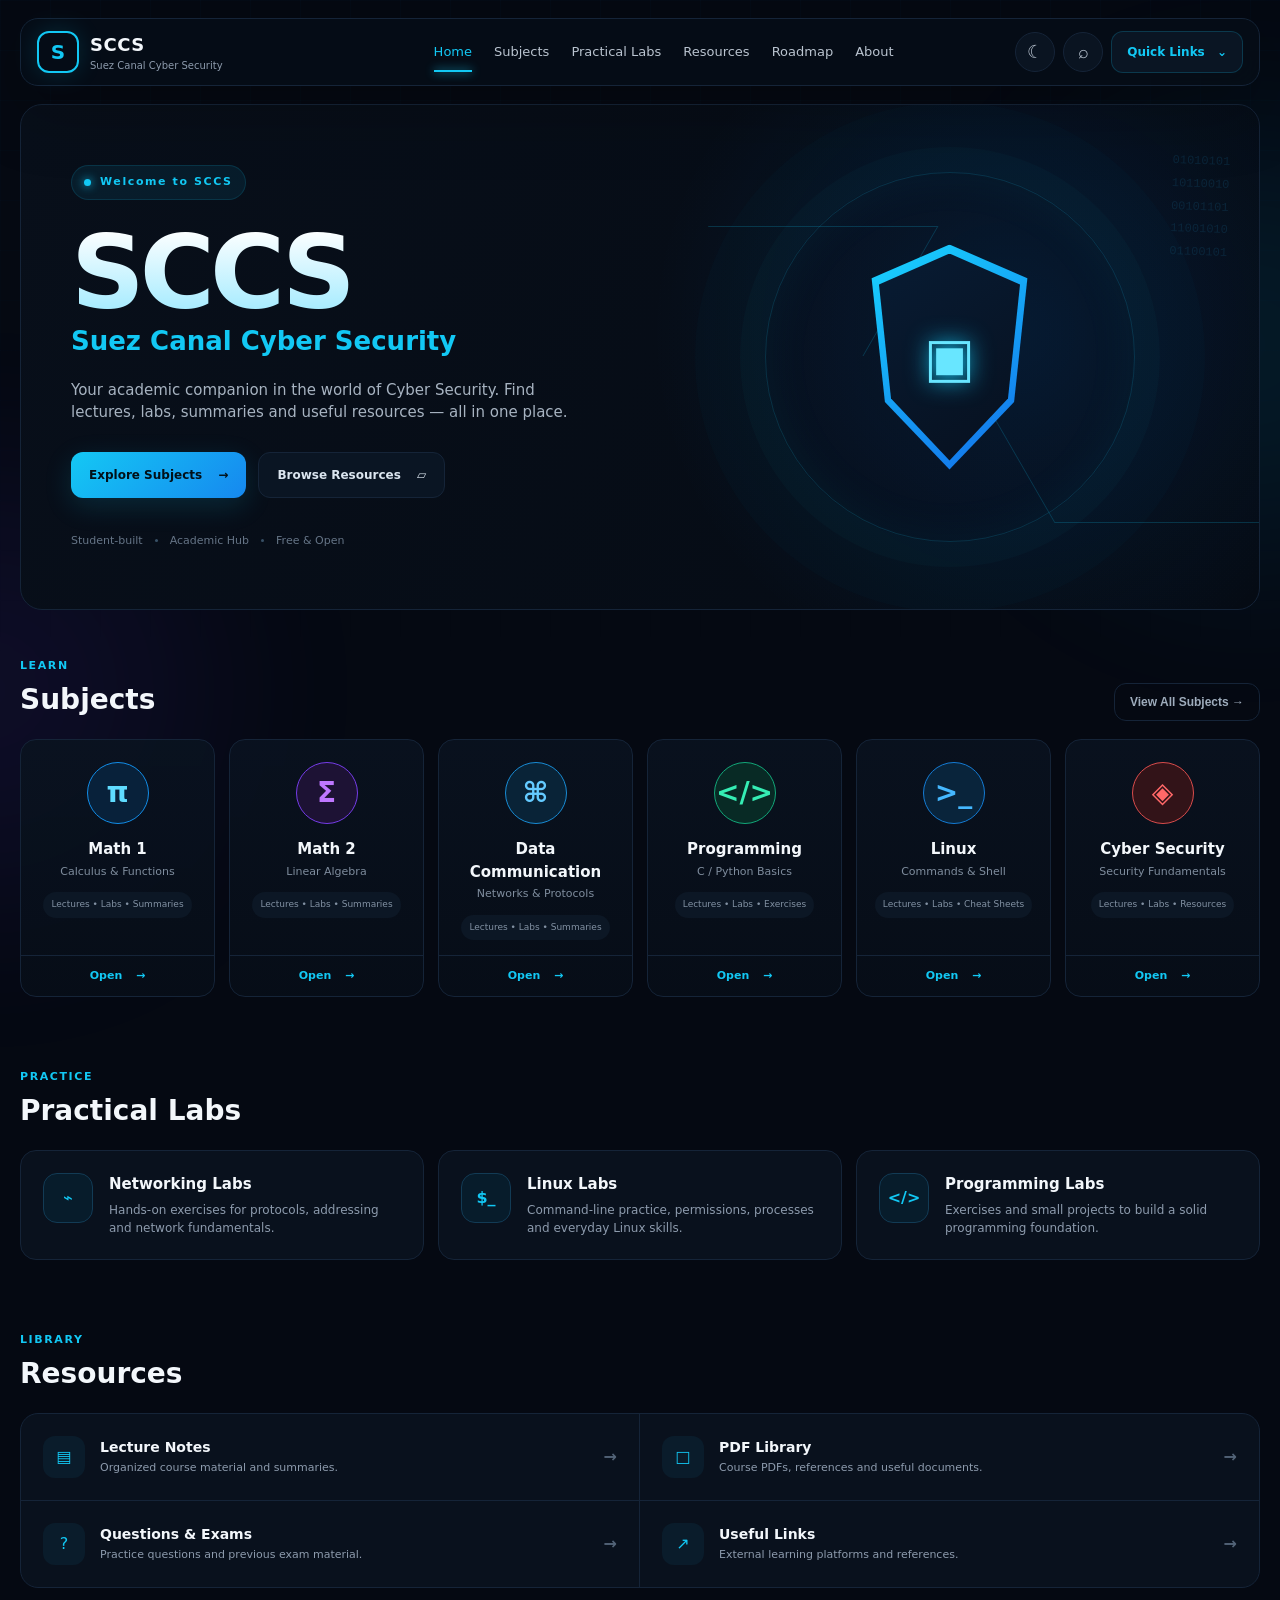
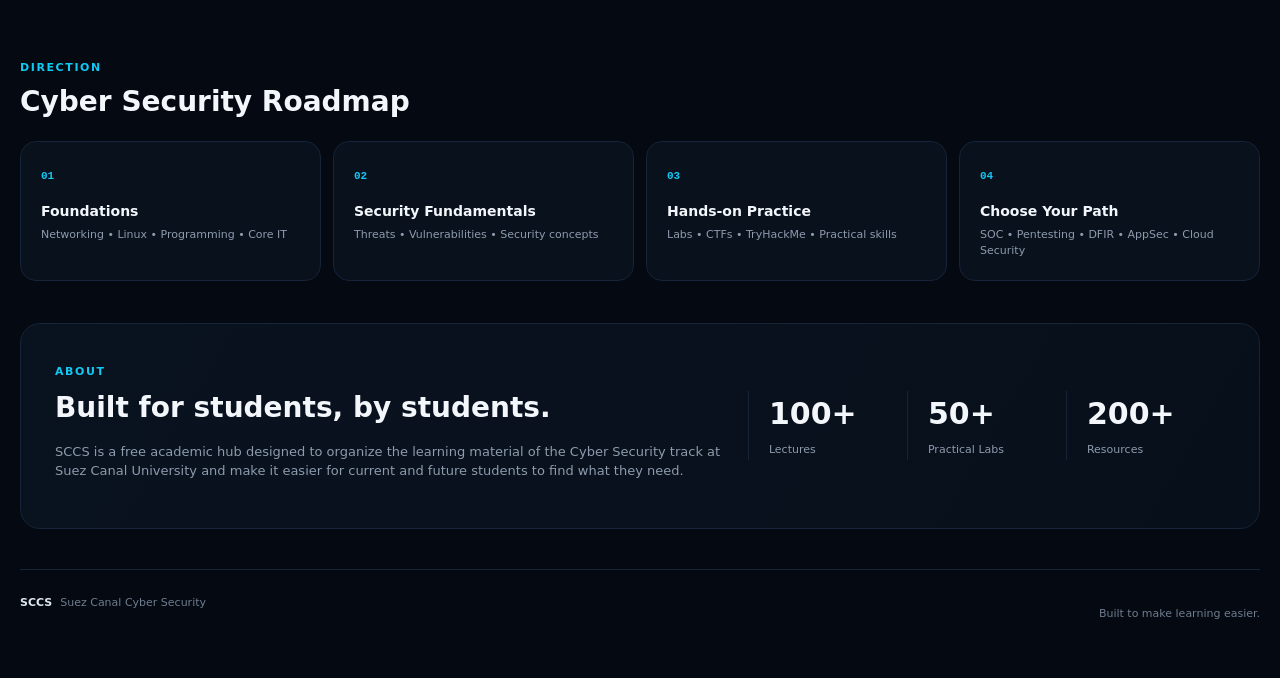
==== index.html @ df283b7b "Add files via upload" ====
<!DOCTYPE html>
<html lang="en">
<head>
  <meta charset="UTF-8">
  <meta name="viewport" content="width=device-width, initial-scale=1.0">
  <meta name="description" content="SCCS — Suez Canal Cyber Security Student Hub">
  <title>SCCS — Suez Canal Cyber Security</title>
  <link rel="stylesheet" href="style.css">
</head>
<body>
  <div class="bg-grid"></div>
  <div class="orb orb-one"></div>
  <div class="orb orb-two"></div>

  <header class="navbar">
    <a class="brand" href="#home" aria-label="SCCS Home">
      <div class="brand-mark">S</div>
      <div>
        <strong>SCCS</strong>
        <span>Suez Canal Cyber Security</span>
      </div>
    </a>

    <nav class="nav-links" id="navLinks">
      <a class="active" href="#home">Home</a>
      <a href="#subjects">Subjects</a>
      <a href="#labs">Practical Labs</a>
      <a href="#resources">Resources</a>
      <a href="#roadmap">Roadmap</a>
      <a href="#about">About</a>
    </nav>

    <div class="nav-actions">
      <button class="icon-btn" id="themeBtn" title="Toggle theme" aria-label="Toggle theme">☾</button>
      <button class="icon-btn" id="searchBtn" title="Search" aria-label="Search">⌕</button>
      <a class="quick-btn" href="#resources">Quick Links <span>⌄</span></a>
      <button class="menu-btn" id="menuBtn" aria-label="Open menu">☰</button>
    </div>
  </header>

  <main id="home">
    <section class="hero section-shell">
      <div class="hero-copy">
        <div class="eyebrow"><span></span> Welcome to SCCS</div>
        <h1>SCCS</h1>
        <h2>Suez Canal Cyber Security</h2>
        <p>Your academic companion in the world of Cyber Security. Find lectures, labs, summaries and useful resources — all in one place.</p>
        <div class="hero-buttons">
          <a class="primary-btn" href="#subjects">Explore Subjects <span>→</span></a>
          <a class="secondary-btn" href="#resources">Browse Resources <span>▱</span></a>
        </div>
        <div class="hero-meta">
          <span>Student-built</span>
          <i></i>
          <span>Academic Hub</span>
          <i></i>
          <span>Free &amp; Open</span>
        </div>
      </div>

      <div class="hero-visual" aria-hidden="true">
        <div class="code-rain">01010101<br>10110010<br>00101101<br>11001010<br>01100101</div>
        <div class="circuit c1"></div>
        <div class="circuit c2"></div>
        <div class="shield-wrap">
          <div class="shield"><span class="lock">▣</span></div>
          <div class="pulse"></div>
        </div>
      </div>
    </section>

    <section id="subjects" class="content-section">
      <div class="section-heading">
        <div>
          <span class="section-kicker">LEARN</span>
          <h2>Subjects</h2>
        </div>
        <button class="outline-btn" id="allSubjectsBtn">View All Subjects →</button>
      </div>

      <div class="subjects-grid">
        <article class="subject-card" data-subject="Math 1">
          <div class="subject-icon math">π</div>
          <h3>Math 1</h3>
          <p>Calculus &amp; Functions</p>
          <small>Lectures • Labs • Summaries</small>
          <a href="#resources">Open <span>→</span></a>
        </article>

        <article class="subject-card" data-subject="Math 2">
          <div class="subject-icon math2">Σ</div>
          <h3>Math 2</h3>
          <p>Linear Algebra</p>
          <small>Lectures • Labs • Summaries</small>
          <a href="#resources">Open <span>→</span></a>
        </article>

        <article class="subject-card" data-subject="Data Communication">
          <div class="subject-icon network">⌘</div>
          <h3>Data Communication</h3>
          <p>Networks &amp; Protocols</p>
          <small>Lectures • Labs • Summaries</small>
          <a href="#labs">Open <span>→</span></a>
        </article>

        <article class="subject-card" data-subject="Programming">
          <div class="subject-icon code">&lt;/&gt;</div>
          <h3>Programming</h3>
          <p>C / Python Basics</p>
          <small>Lectures • Labs • Exercises</small>
          <a href="#resources">Open <span>→</span></a>
        </article>

        <article class="subject-card" data-subject="Linux">
          <div class="subject-icon linux">&gt;_</div>
          <h3>Linux</h3>
          <p>Commands &amp; Shell</p>
          <small>Lectures • Labs • Cheat Sheets</small>
          <a href="#labs">Open <span>→</span></a>
        </article>

        <article class="subject-card" data-subject="Cyber Security">
          <div class="subject-icon cyber">◈</div>
          <h3>Cyber Security</h3>
          <p>Security Fundamentals</p>
          <small>Lectures • Labs • Resources</small>
          <a href="#roadmap">Open <span>→</span></a>
        </article>
      </div>
    </section>

    <section id="labs" class="content-section">
      <div class="section-heading">
        <div>
          <span class="section-kicker">PRACTICE</span>
          <h2>Practical Labs</h2>
        </div>
      </div>
      <div class="feature-grid">
        <article class="feature-card">
          <span class="feature-icon">⌁</span>
          <div><h3>Networking Labs</h3><p>Hands-on exercises for protocols, addressing and network fundamentals.</p></div>
        </article>
        <article class="feature-card">
          <span class="feature-icon">$_</span>
          <div><h3>Linux Labs</h3><p>Command-line practice, permissions, processes and everyday Linux skills.</p></div>
        </article>
        <article class="feature-card">
          <span class="feature-icon">&lt;/&gt;</span>
          <div><h3>Programming Labs</h3><p>Exercises and small projects to build a solid programming foundation.</p></div>
        </article>
      </div>
    </section>

    <section id="resources" class="content-section">
      <div class="section-heading">
        <div>
          <span class="section-kicker">LIBRARY</span>
          <h2>Resources</h2>
        </div>
      </div>
      <div class="resource-panel">
        <div class="resource-item"><span>▤</span><div><h3>Lecture Notes</h3><p>Organized course material and summaries.</p></div><b>→</b></div>
        <div class="resource-item"><span>□</span><div><h3>PDF Library</h3><p>Course PDFs, references and useful documents.</p></div><b>→</b></div>
        <div class="resource-item"><span>?</span><div><h3>Questions &amp; Exams</h3><p>Practice questions and previous exam material.</p></div><b>→</b></div>
        <div class="resource-item"><span>↗</span><div><h3>Useful Links</h3><p>External learning platforms and references.</p></div><b>→</b></div>
      </div>
    </section>

    <section id="roadmap" class="content-section">
      <div class="section-heading">
        <div>
          <span class="section-kicker">DIRECTION</span>
          <h2>Cyber Security Roadmap</h2>
        </div>
      </div>
      <div class="roadmap">
        <div class="road-step"><span>01</span><div><h3>Foundations</h3><p>Networking • Linux • Programming • Core IT</p></div></div>
        <div class="road-step"><span>02</span><div><h3>Security Fundamentals</h3><p>Threats • Vulnerabilities • Security concepts</p></div></div>
        <div class="road-step"><span>03</span><div><h3>Hands-on Practice</h3><p>Labs • CTFs • TryHackMe • Practical skills</p></div></div>
        <div class="road-step"><span>04</span><div><h3>Choose Your Path</h3><p>SOC • Pentesting • DFIR • AppSec • Cloud Security</p></div></div>
      </div>
    </section>

    <section id="about" class="content-section about-section">
      <div>
        <span class="section-kicker">ABOUT</span>
        <h2>Built for students, by students.</h2>
        <p>SCCS is a free academic hub designed to organize the learning material of the Cyber Security track at Suez Canal University and make it easier for current and future students to find what they need.</p>
      </div>
      <div class="stats">
        <div><strong>100+</strong><span>Lectures</span></div>
        <div><strong>50+</strong><span>Practical Labs</span></div>
        <div><strong>200+</strong><span>Resources</span></div>
      </div>
    </section>
  </main>

  <footer>
    <div><strong>SCCS</strong><span>Suez Canal Cyber Security</span></div>
    <p>Built to make learning easier.</p>
  </footer>

  <div class="search-overlay" id="searchOverlay">
    <div class="search-box">
      <button id="closeSearch">×</button>
      <h2>Search SCCS</h2>
      <input id="searchInput" type="search" placeholder="Search subjects, labs, resources..." autofocus>
      <div id="searchResults"></div>
    </div>
  </div>

  <script src="script.js"></script>
</body>
</html>
---- style.css ----
:root{
  --bg:#050912;--panel:#09111d;--panel2:#0c1624;--line:#152438;--text:#f3f7fb;
  --muted:#8d9bad;--accent:#12c8f4;--accent2:#177cf4;--green:#27e6b0;
  --shadow:0 20px 70px rgba(0,0,0,.28);
}
*{box-sizing:border-box}html{scroll-behavior:smooth}body{margin:0;background:var(--bg);color:var(--text);font-family:Inter,ui-sans-serif,system-ui,-apple-system,BlinkMacSystemFont,"Segoe UI",sans-serif;line-height:1.5}
a{text-decoration:none;color:inherit}.bg-grid{position:fixed;inset:0;pointer-events:none;opacity:.12;background-image:linear-gradient(rgba(30,120,180,.25) 1px,transparent 1px),linear-gradient(90deg,rgba(30,120,180,.25) 1px,transparent 1px);background-size:50px 50px;mask-image:linear-gradient(to bottom,black,transparent 80%);z-index:-3}
.orb{position:fixed;width:420px;height:420px;border-radius:50%;filter:blur(100px);opacity:.09;pointer-events:none;z-index:-2}.orb-one{background:#00bfff;top:15%;right:-180px}.orb-two{background:#6d3cff;bottom:0;left:-220px}
.navbar{width:min(1320px,calc(100% - 40px));margin:18px auto 0;border:1px solid var(--line);background:rgba(7,14,24,.82);backdrop-filter:blur(18px);border-radius:18px;padding:12px 16px;display:flex;align-items:center;gap:25px;position:sticky;top:14px;z-index:20;box-shadow:var(--shadow)}
.brand{display:flex;align-items:center;gap:11px;min-width:275px}.brand-mark{width:42px;height:42px;border:2px solid var(--accent);border-radius:12px;display:grid;place-items:center;color:var(--accent);font-weight:900;font-size:20px;box-shadow:0 0 24px rgba(18,200,244,.16)}.brand strong{display:block;font-size:18px;letter-spacing:.5px}.brand span{display:block;font-size:10px;color:var(--muted);white-space:nowrap}
.nav-links{display:flex;gap:22px;align-items:center;flex:1;justify-content:center}.nav-links a{font-size:13px;color:#bac4d0;padding:10px 0;position:relative}.nav-links a:hover,.nav-links a.active{color:var(--accent)}.nav-links a.active:after{content:"";position:absolute;left:0;right:0;bottom:0;height:2px;background:var(--accent);box-shadow:0 0 10px var(--accent)}
.nav-actions{display:flex;gap:8px;align-items:center}.icon-btn,.menu-btn{border:1px solid var(--line);background:#0a1421;color:#bdc8d5;width:40px;height:40px;border-radius:50%;cursor:pointer;font-size:18px}.quick-btn,.primary-btn,.secondary-btn,.outline-btn{border:1px solid var(--line);background:#0a1523;color:#dbe5ef;border-radius:12px;padding:11px 15px;font-size:12px;font-weight:700;cursor:pointer}.quick-btn{color:var(--accent);border-color:rgba(18,200,244,.2)}.quick-btn span{margin-left:8px}.menu-btn{display:none}
.section-shell,.content-section{width:min(1320px,calc(100% - 40px));margin:18px auto}.hero{min-height:500px;border:1px solid var(--line);border-radius:22px;background:radial-gradient(circle at 80% 45%,rgba(10,126,255,.12),transparent 35%),linear-gradient(120deg,#080f1a,#050b14);overflow:hidden;display:grid;grid-template-columns:1fr 1fr;position:relative}
.hero-copy{padding:60px 50px;position:relative;z-index:2}.eyebrow,.section-kicker{color:var(--accent);font-size:11px;font-weight:800;letter-spacing:1.6px}.eyebrow{display:inline-flex;align-items:center;gap:9px;padding:8px 12px;background:rgba(18,200,244,.08);border:1px solid rgba(18,200,244,.14);border-radius:30px}.eyebrow span{width:7px;height:7px;border-radius:50%;background:var(--accent);box-shadow:0 0 10px var(--accent)}
.hero h1{font-size:clamp(68px,8vw,112px);line-height:.88;margin:28px 0 4px;letter-spacing:-5px;background:linear-gradient(180deg,#fff,#9feaff);-webkit-background-clip:text;color:transparent}.hero h2{font-size:26px;color:var(--accent);margin:0 0 18px}.hero p{max-width:540px;color:#a7b3c1;font-size:15px}.hero-buttons{display:flex;gap:12px;margin-top:28px}.primary-btn{background:linear-gradient(135deg,#14c8f4,#1688ef);border:none;color:#021018;padding:14px 18px;box-shadow:0 8px 28px rgba(18,200,244,.15)}.primary-btn span,.secondary-btn span{margin-left:12px}.secondary-btn{padding:13px 18px}.hero-meta{display:flex;gap:12px;align-items:center;margin-top:35px;color:#667587;font-size:11px}.hero-meta i{width:3px;height:3px;border-radius:50%;background:#385066}
.hero-visual{position:relative;min-height:500px;overflow:hidden}.code-rain{position:absolute;right:30px;top:45px;color:#0e3852;opacity:.5;font:12px/1.9 ui-monospace,monospace;transform:rotate(2deg)}.shield-wrap{position:absolute;inset:0;display:grid;place-items:center}.shield{width:190px;height:225px;clip-path:polygon(50% 0,91% 15%,84% 70%,50% 100%,16% 70%,9% 15%);background:linear-gradient(145deg,#19d9ff,#1268e9);display:grid;place-items:center;filter:drop-shadow(0 0 35px rgba(18,170,255,.55));position:relative}.shield:after{content:"";position:absolute;inset:9px;clip-path:inherit;background:linear-gradient(145deg,#081c34,#07101e)}.lock{z-index:2;color:#68e6ff;font-size:54px;text-shadow:0 0 22px #12c8f4}.pulse{position:absolute;width:370px;height:370px;border-radius:50%;border:1px solid rgba(18,200,244,.18);box-shadow:0 0 0 25px rgba(18,200,244,.025),0 0 0 70px rgba(18,200,244,.018),inset 0 0 50px rgba(18,200,244,.06)}
.circuit{position:absolute;border-top:1px solid rgba(18,200,244,.2);border-right:1px solid rgba(18,200,244,.2);width:230px;height:130px}.c1{left:5%;top:24%;transform:skew(-30deg)}.c2{right:2%;bottom:17%;transform:skew(30deg) rotate(180deg)}
.content-section{padding:24px 0}.section-heading{display:flex;justify-content:space-between;align-items:end;margin-bottom:18px}.section-heading h2{font-size:28px;margin:3px 0 0}.outline-btn{background:transparent;color:#9eacbc}.subjects-grid{display:grid;grid-template-columns:repeat(6,1fr);gap:14px}.subject-card{min-height:258px;border:1px solid var(--line);background:linear-gradient(180deg,rgba(10,19,32,.9),rgba(7,14,24,.92));border-radius:16px;padding:22px 14px 0;text-align:center;display:flex;flex-direction:column;align-items:center;transition:.25s}.subject-card:hover{transform:translateY(-5px);border-color:rgba(18,200,244,.35);box-shadow:0 15px 45px rgba(0,0,0,.25)}.subject-icon{width:62px;height:62px;border-radius:50%;display:grid;place-items:center;font-weight:800;font-size:28px;margin-bottom:14px;border:1px solid}.math{color:#5fdcff;border-color:#128de8;background:#08213a}.math2{color:#bf77ff;border-color:#753ce8;background:#1d1234}.network{color:#64caff;border-color:#188bd4;background:#092337}.code{color:#35edb4;border-color:#12a779;background:#082a25}.linux{color:#45b8ff;border-color:#147bd4;background:#09243b}.cyber{color:#ff6868;border-color:#d94c4c;background:#321318}.subject-card h3{font-size:15px;margin:0 0 3px}.subject-card p{font-size:11px;color:#7f8d9e;margin:0 0 12px}.subject-card small{font-size:9px;color:#8291a3;background:#0c1725;border-radius:20px;padding:6px 8px;white-space:nowrap}.subject-card>a{margin-top:auto;border-top:1px solid var(--line);width:calc(100% + 28px);padding:12px;color:var(--accent);font-size:11px;font-weight:800}.subject-card>a span{margin-left:10px}
.feature-grid{display:grid;grid-template-columns:repeat(3,1fr);gap:14px}.feature-card{display:flex;gap:16px;border:1px solid var(--line);background:var(--panel);border-radius:16px;padding:22px}.feature-icon{width:50px;height:50px;border-radius:14px;background:#071c2b;border:1px solid #123b55;color:var(--accent);display:grid;place-items:center;font-weight:800;flex:none}.feature-card h3{margin:0 0 5px;font-size:15px}.feature-card p{margin:0;color:var(--muted);font-size:12px}
.resource-panel{display:grid;grid-template-columns:1fr 1fr;border:1px solid var(--line);border-radius:18px;overflow:hidden;background:var(--panel)}.resource-item{display:flex;align-items:center;gap:15px;padding:22px;border-bottom:1px solid var(--line)}.resource-item:nth-child(odd){border-right:1px solid var(--line)}.resource-item:nth-last-child(-n+2){border-bottom:0}.resource-item>span{width:42px;height:42px;border-radius:12px;background:#0a1c2b;color:var(--accent);display:grid;place-items:center}.resource-item h3{font-size:14px;margin:0}.resource-item p{font-size:11px;color:var(--muted);margin:2px 0 0}.resource-item b{margin-left:auto;color:#536478}
.roadmap{display:grid;grid-template-columns:repeat(4,1fr);gap:12px}.road-step{border:1px solid var(--line);background:var(--panel);padding:20px;border-radius:16px}.road-step>span{color:var(--accent);font:800 11px ui-monospace,monospace}.road-step h3{font-size:14px;margin:15px 0 5px}.road-step p{font-size:11px;color:var(--muted);margin:0}
.about-section{display:grid;grid-template-columns:1.4fr 1fr;gap:25px;border:1px solid var(--line);background:linear-gradient(120deg,#09121f,#07101a);border-radius:20px;padding:34px}.about-section h2{font-size:28px;margin:5px 0 10px}.about-section p{max-width:680px;color:var(--muted);font-size:13px}.stats{display:grid;grid-template-columns:repeat(3,1fr);align-items:center}.stats div{padding-left:20px;border-left:1px solid var(--line)}.stats strong{display:block;font-size:30px}.stats span{color:var(--muted);font-size:11px}
footer{width:min(1320px,calc(100% - 40px));margin:40px auto 20px;border-top:1px solid var(--line);padding:25px 0;display:flex;justify-content:space-between;color:#6e7d8f;font-size:11px}footer strong{color:#dfe8f2;margin-right:8px}
.search-overlay{position:fixed;inset:0;background:rgba(0,0,0,.75);backdrop-filter:blur(8px);display:none;place-items:start center;padding-top:15vh;z-index:50}.search-overlay.open{display:grid}.search-box{width:min(650px,calc(100% - 30px));background:#09111d;border:1px solid var(--line);border-radius:18px;padding:25px;position:relative}.search-box>button{position:absolute;right:15px;top:12px;border:0;background:none;color:#94a2b2;font-size:25px;cursor:pointer}.search-box h2{margin:0 0 15px}.search-box input{width:100%;padding:15px;border:1px solid var(--line);background:#050b13;color:white;border-radius:10px;outline:none}.search-result{padding:13px 0;border-bottom:1px solid var(--line);color:#b8c4d1}.search-result b{color:var(--accent)}
.light{--bg:#f3f7fb;--panel:#fff;--panel2:#f7fafc;--line:#dce5ee;--text:#102030;--muted:#617286}.light .navbar{background:rgba(255,255,255,.82)}.light .hero{background:linear-gradient(120deg,#fff,#edf8ff)}.light .subject-card,.light .feature-card,.light .resource-panel,.light .road-step{background:#fff}.light .bg-grid{opacity:.05}
@media(max-width:1100px){.nav-links{gap:13px}.subjects-grid{grid-template-columns:repeat(3,1fr)}.roadmap{grid-template-columns:repeat(2,1fr)}}
@media(max-width:800px){.navbar{width:calc(100% - 24px);top:8px}.nav-links{display:none;position:absolute;top:72px;left:0;right:0;background:#08111d;border:1px solid var(--line);border-radius:14px;padding:10px;flex-direction:column;align-items:stretch}.nav-links.open{display:flex}.nav-links a{padding:12px 15px}.menu-btn{display:block}.quick-btn{display:none}.brand{min-width:0}.hero{grid-template-columns:1fr}.hero-visual{position:absolute;right:-100px;top:0;width:60%;opacity:.55}.hero-copy{padding:48px 28px;min-height:500px}.subjects-grid{grid-template-columns:repeat(2,1fr)}.feature-grid,.roadmap{grid-template-columns:1fr}.about-section{grid-template-columns:1fr}.stats{margin-top:15px}.resource-panel{grid-template-columns:1fr}.resource-item:nth-child(odd){border-right:0}.resource-item:nth-last-child(2){border-bottom:1px solid var(--line)}footer{flex-direction:column;gap:10px}}
@media(max-width:500px){.subjects-grid{grid-template-columns:1fr}.hero h1{font-size:70px}.hero h2{font-size:20px}.hero-buttons{flex-direction:column}.hero-meta{flex-wrap:wrap}.content-section{width:calc(100% - 24px)}.section-shell{width:calc(100% - 24px)}}
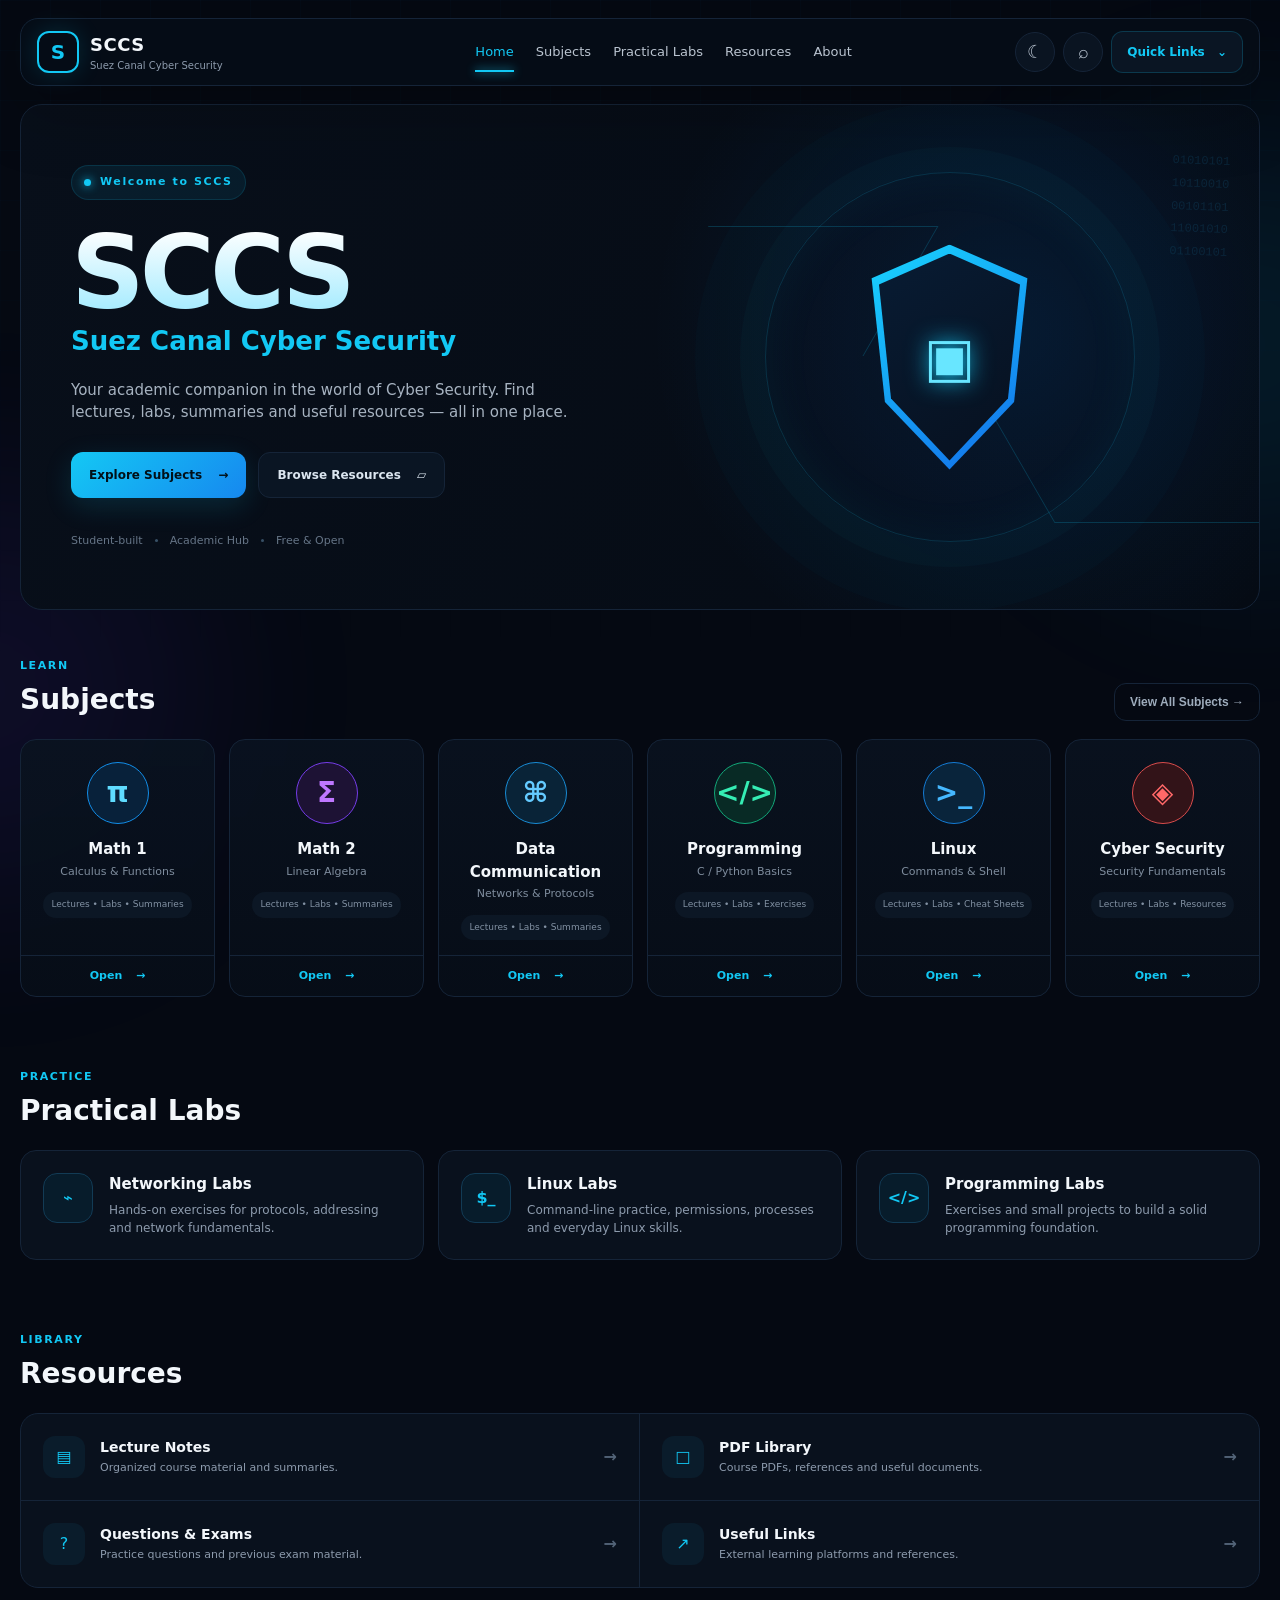
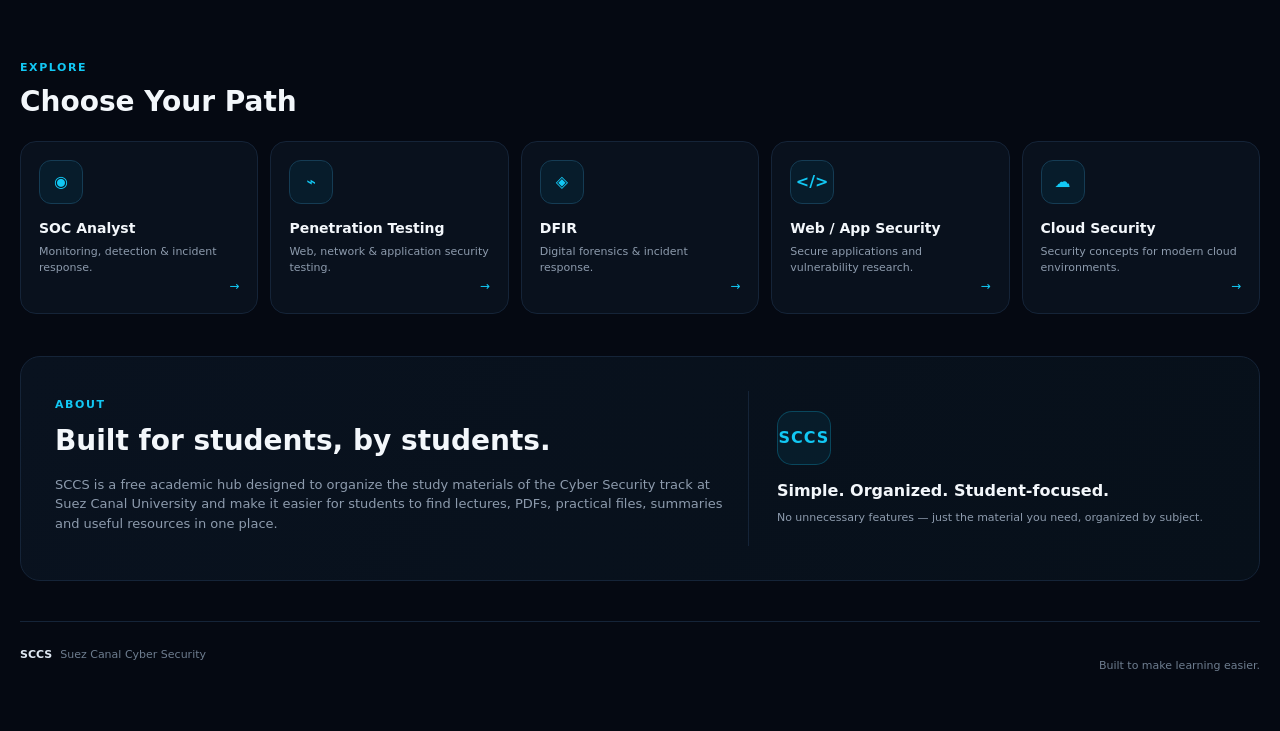
==== commit c06ee3b5: "Add files via upload" ====
--- a/index.html
+++ b/index.html
@@ -26,7 +26,6 @@
       <a href="#subjects">Subjects</a>
       <a href="#labs">Practical Labs</a>
       <a href="#resources">Resources</a>
-      <a href="#roadmap">Roadmap</a>
       <a href="#about">About</a>
     </nav>
 
@@ -84,7 +83,7 @@
           <h3>Math 1</h3>
           <p>Calculus &amp; Functions</p>
           <small>Lectures • Labs • Summaries</small>
-          <a href="#resources">Open <span>→</span></a>
+          <a href="subjects/math1.html">Open <span>→</span></a>
         </article>
 
         <article class="subject-card" data-subject="Math 2">
@@ -92,7 +91,7 @@
           <h3>Math 2</h3>
           <p>Linear Algebra</p>
           <small>Lectures • Labs • Summaries</small>
-          <a href="#resources">Open <span>→</span></a>
+          <a href="subjects/math2.html">Open <span>→</span></a>
         </article>
 
         <article class="subject-card" data-subject="Data Communication">
@@ -100,7 +99,7 @@
           <h3>Data Communication</h3>
           <p>Networks &amp; Protocols</p>
           <small>Lectures • Labs • Summaries</small>
-          <a href="#labs">Open <span>→</span></a>
+          <a href="subjects/data-communication.html">Open <span>→</span></a>
         </article>
 
         <article class="subject-card" data-subject="Programming">
@@ -108,7 +107,7 @@
           <h3>Programming</h3>
           <p>C / Python Basics</p>
           <small>Lectures • Labs • Exercises</small>
-          <a href="#resources">Open <span>→</span></a>
+          <a href="subjects/programming.html">Open <span>→</span></a>
         </article>
 
         <article class="subject-card" data-subject="Linux">
@@ -116,7 +115,7 @@
           <h3>Linux</h3>
           <p>Commands &amp; Shell</p>
           <small>Lectures • Labs • Cheat Sheets</small>
-          <a href="#labs">Open <span>→</span></a>
+          <a href="subjects/linux.html">Open <span>→</span></a>
         </article>
 
         <article class="subject-card" data-subject="Cyber Security">
@@ -124,7 +123,7 @@
           <h3>Cyber Security</h3>
           <p>Security Fundamentals</p>
           <small>Lectures • Labs • Resources</small>
-          <a href="#roadmap">Open <span>→</span></a>
+          <a href="subjects/cyber-security.html">Open <span>→</span></a>
         </article>
       </div>
     </section>
@@ -160,25 +159,25 @@
         </div>
       </div>
       <div class="resource-panel">
-        <div class="resource-item"><span>▤</span><div><h3>Lecture Notes</h3><p>Organized course material and summaries.</p></div><b>→</b></div>
-        <div class="resource-item"><span>□</span><div><h3>PDF Library</h3><p>Course PDFs, references and useful documents.</p></div><b>→</b></div>
-        <div class="resource-item"><span>?</span><div><h3>Questions &amp; Exams</h3><p>Practice questions and previous exam material.</p></div><b>→</b></div>
-        <div class="resource-item"><span>↗</span><div><h3>Useful Links</h3><p>External learning platforms and references.</p></div><b>→</b></div>
-      </div>
-    </section>
-
-    <section id="roadmap" class="content-section">
-      <div class="section-heading">
-        <div>
-          <span class="section-kicker">DIRECTION</span>
-          <h2>Cyber Security Roadmap</h2>
-        </div>
-      </div>
-      <div class="roadmap">
-        <div class="road-step"><span>01</span><div><h3>Foundations</h3><p>Networking • Linux • Programming • Core IT</p></div></div>
-        <div class="road-step"><span>02</span><div><h3>Security Fundamentals</h3><p>Threats • Vulnerabilities • Security concepts</p></div></div>
-        <div class="road-step"><span>03</span><div><h3>Hands-on Practice</h3><p>Labs • CTFs • TryHackMe • Practical skills</p></div></div>
-        <div class="road-step"><span>04</span><div><h3>Choose Your Path</h3><p>SOC • Pentesting • DFIR • AppSec • Cloud Security</p></div></div>
+        <a class="resource-item" href="resources.html#lecture-notes"><span>▤</span><div><h3>Lecture Notes</h3><p>Organized course material and summaries.</p></div><b>→</b></a>
+        <a class="resource-item" href="resources.html#pdf-library"><span>□</span><div><h3>PDF Library</h3><p>Course PDFs, references and useful documents.</p></div><b>→</b></a>
+        <a class="resource-item" href="resources.html#questions"><span>?</span><div><h3>Questions &amp; Exams</h3><p>Practice questions and previous exam material.</p></div><b>→</b></a>
+        <a class="resource-item" href="resources.html#useful-links"><span>↗</span><div><h3>Useful Links</h3><p>External learning platforms and references.</p></div><b>→</b></a>
+      </div>
+    </section>
+    <section id="paths" class="content-section">
+      <div class="section-heading">
+        <div>
+          <span class="section-kicker">EXPLORE</span>
+          <h2>Choose Your Path</h2>
+        </div>
+      </div>
+      <div class="paths-grid">
+        <a class="path-card" href="#paths"><span class="path-icon">◉</span><div><h3>SOC Analyst</h3><p>Monitoring, detection &amp; incident response.</p></div><span class="path-arrow">→</span></a>
+        <a class="path-card" href="#paths"><span class="path-icon">⌁</span><div><h3>Penetration Testing</h3><p>Web, network &amp; application security testing.</p></div><span class="path-arrow">→</span></a>
+        <a class="path-card" href="#paths"><span class="path-icon">◈</span><div><h3>DFIR</h3><p>Digital forensics &amp; incident response.</p></div><span class="path-arrow">→</span></a>
+        <a class="path-card" href="#paths"><span class="path-icon">&lt;/&gt;</span><div><h3>Web / App Security</h3><p>Secure applications and vulnerability research.</p></div><span class="path-arrow">→</span></a>
+        <a class="path-card" href="#paths"><span class="path-icon">☁</span><div><h3>Cloud Security</h3><p>Security concepts for modern cloud environments.</p></div><span class="path-arrow">→</span></a>
       </div>
     </section>
 
@@ -186,12 +185,12 @@
       <div>
         <span class="section-kicker">ABOUT</span>
         <h2>Built for students, by students.</h2>
-        <p>SCCS is a free academic hub designed to organize the learning material of the Cyber Security track at Suez Canal University and make it easier for current and future students to find what they need.</p>
-      </div>
-      <div class="stats">
-        <div><strong>100+</strong><span>Lectures</span></div>
-        <div><strong>50+</strong><span>Practical Labs</span></div>
-        <div><strong>200+</strong><span>Resources</span></div>
+        <p>SCCS is a free academic hub designed to organize the study materials of the Cyber Security track at Suez Canal University and make it easier for students to find lectures, PDFs, practical files, summaries and useful resources in one place.</p>
+      </div>
+      <div class="about-note">
+        <div class="about-badge">SCCS</div>
+        <h3>Simple. Organized. Student-focused.</h3>
+        <p>No unnecessary features — just the material you need, organized by subject.</p>
       </div>
     </section>
   </main>
--- a/style.css
+++ b/style.css
@@ -26,3 +26,18 @@
 @media(max-width:1100px){.nav-links{gap:13px}.subjects-grid{grid-template-columns:repeat(3,1fr)}.roadmap{grid-template-columns:repeat(2,1fr)}}
 @media(max-width:800px){.navbar{width:calc(100% - 24px);top:8px}.nav-links{display:none;position:absolute;top:72px;left:0;right:0;background:#08111d;border:1px solid var(--line);border-radius:14px;padding:10px;flex-direction:column;align-items:stretch}.nav-links.open{display:flex}.nav-links a{padding:12px 15px}.menu-btn{display:block}.quick-btn{display:none}.brand{min-width:0}.hero{grid-template-columns:1fr}.hero-visual{position:absolute;right:-100px;top:0;width:60%;opacity:.55}.hero-copy{padding:48px 28px;min-height:500px}.subjects-grid{grid-template-columns:repeat(2,1fr)}.feature-grid,.roadmap{grid-template-columns:1fr}.about-section{grid-template-columns:1fr}.stats{margin-top:15px}.resource-panel{grid-template-columns:1fr}.resource-item:nth-child(odd){border-right:0}.resource-item:nth-last-child(2){border-bottom:1px solid var(--line)}footer{flex-direction:column;gap:10px}}
 @media(max-width:500px){.subjects-grid{grid-template-columns:1fr}.hero h1{font-size:70px}.hero h2{font-size:20px}.hero-buttons{flex-direction:column}.hero-meta{flex-wrap:wrap}.content-section{width:calc(100% - 24px)}.section-shell{width:calc(100% - 24px)}}
+
+.about-note{border-left:1px solid var(--line);padding-left:28px;display:flex;flex-direction:column;justify-content:center}
+.about-badge{width:54px;height:54px;border-radius:15px;display:grid;place-items:center;color:var(--accent);border:1px solid rgba(18,200,244,.25);background:#071c2a;font-weight:900;letter-spacing:1px;margin-bottom:14px}
+.about-note h3{margin:0 0 7px;font-size:16px}.about-note p{margin:0;font-size:11px;color:var(--muted)}
+.resource-item{color:inherit;text-decoration:none;cursor:pointer;transition:.2s}.resource-item:hover{background:#0b1725}.resource-item b{transition:.2s}.resource-item:hover b{color:var(--accent);transform:translateX(3px)}
+@media(max-width:800px){.about-note{border-left:0;border-top:1px solid var(--line);padding:22px 0 0}}
+
+.paths-grid{display:grid;grid-template-columns:repeat(5,1fr);gap:12px}
+.path-card{border:1px solid var(--line);background:var(--panel);border-radius:16px;padding:18px;min-height:150px;display:flex;flex-direction:column;transition:.22s}
+.path-card:hover{transform:translateY(-4px);border-color:rgba(18,200,244,.35);box-shadow:0 15px 40px rgba(0,0,0,.22)}
+.path-icon{width:44px;height:44px;border-radius:12px;display:grid;place-items:center;background:#071c2b;border:1px solid #153c54;color:var(--accent);font-weight:800;margin-bottom:14px}
+.path-card h3{font-size:14px;margin:0 0 5px}.path-card p{font-size:11px;color:var(--muted);margin:0}.path-arrow{margin-top:auto;color:var(--accent);font-size:12px;align-self:flex-end}
+@media(max-width:1100px){.paths-grid{grid-template-columns:repeat(3,1fr)}}
+@media(max-width:700px){.paths-grid{grid-template-columns:1fr 1fr}}
+@media(max-width:500px){.paths-grid{grid-template-columns:1fr}}
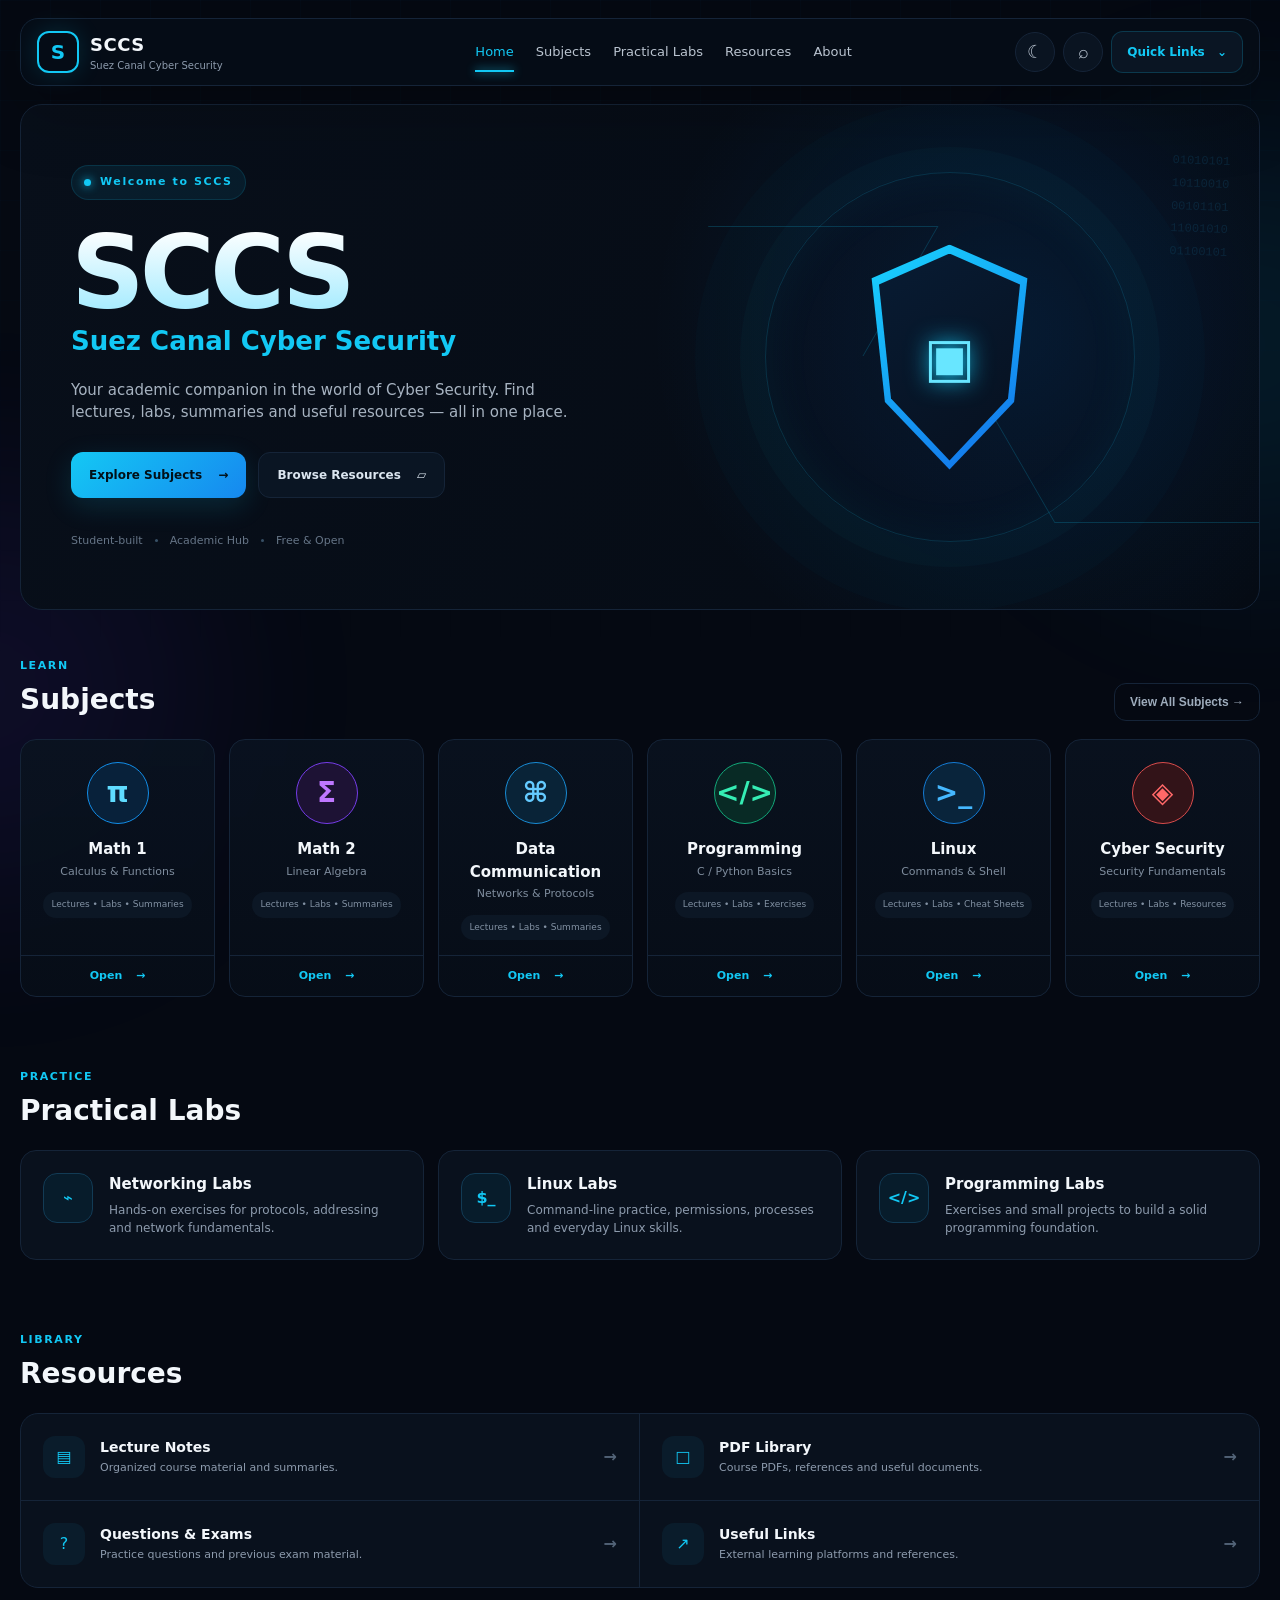
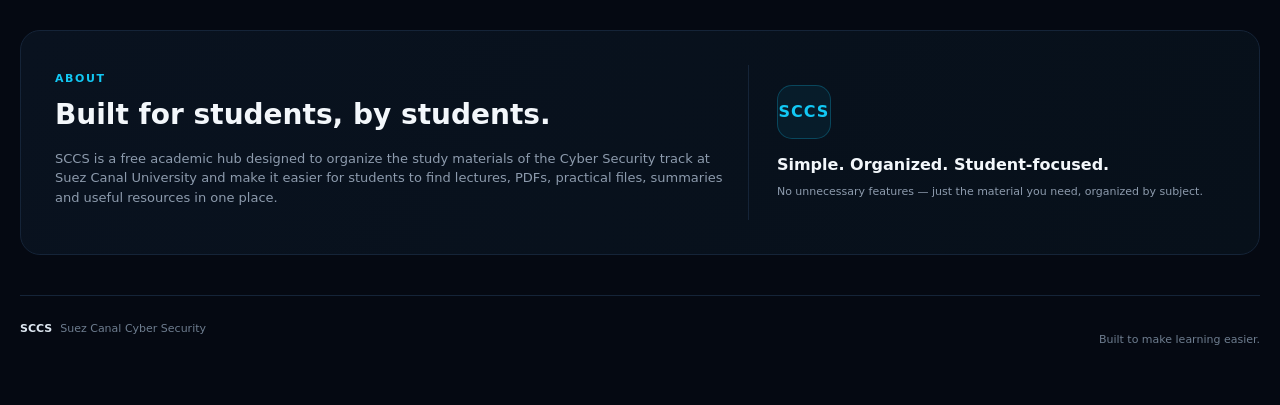
==== commit 1a14dcf9: "Update index.html Remove Choose Your Path section" ====
--- a/index.html
+++ b/index.html
@@ -165,21 +165,7 @@
         <a class="resource-item" href="resources.html#useful-links"><span>↗</span><div><h3>Useful Links</h3><p>External learning platforms and references.</p></div><b>→</b></a>
       </div>
     </section>
-    <section id="paths" class="content-section">
-      <div class="section-heading">
-        <div>
-          <span class="section-kicker">EXPLORE</span>
-          <h2>Choose Your Path</h2>
-        </div>
-      </div>
-      <div class="paths-grid">
-        <a class="path-card" href="#paths"><span class="path-icon">◉</span><div><h3>SOC Analyst</h3><p>Monitoring, detection &amp; incident response.</p></div><span class="path-arrow">→</span></a>
-        <a class="path-card" href="#paths"><span class="path-icon">⌁</span><div><h3>Penetration Testing</h3><p>Web, network &amp; application security testing.</p></div><span class="path-arrow">→</span></a>
-        <a class="path-card" href="#paths"><span class="path-icon">◈</span><div><h3>DFIR</h3><p>Digital forensics &amp; incident response.</p></div><span class="path-arrow">→</span></a>
-        <a class="path-card" href="#paths"><span class="path-icon">&lt;/&gt;</span><div><h3>Web / App Security</h3><p>Secure applications and vulnerability research.</p></div><span class="path-arrow">→</span></a>
-        <a class="path-card" href="#paths"><span class="path-icon">☁</span><div><h3>Cloud Security</h3><p>Security concepts for modern cloud environments.</p></div><span class="path-arrow">→</span></a>
-      </div>
-    </section>
+  
 
     <section id="about" class="content-section about-section">
       <div>
--- a/style.css
+++ b/style.css
@@ -19,12 +19,12 @@
 .feature-grid{display:grid;grid-template-columns:repeat(3,1fr);gap:14px}.feature-card{display:flex;gap:16px;border:1px solid var(--line);background:var(--panel);border-radius:16px;padding:22px}.feature-icon{width:50px;height:50px;border-radius:14px;background:#071c2b;border:1px solid #123b55;color:var(--accent);display:grid;place-items:center;font-weight:800;flex:none}.feature-card h3{margin:0 0 5px;font-size:15px}.feature-card p{margin:0;color:var(--muted);font-size:12px}
 .resource-panel{display:grid;grid-template-columns:1fr 1fr;border:1px solid var(--line);border-radius:18px;overflow:hidden;background:var(--panel)}.resource-item{display:flex;align-items:center;gap:15px;padding:22px;border-bottom:1px solid var(--line)}.resource-item:nth-child(odd){border-right:1px solid var(--line)}.resource-item:nth-last-child(-n+2){border-bottom:0}.resource-item>span{width:42px;height:42px;border-radius:12px;background:#0a1c2b;color:var(--accent);display:grid;place-items:center}.resource-item h3{font-size:14px;margin:0}.resource-item p{font-size:11px;color:var(--muted);margin:2px 0 0}.resource-item b{margin-left:auto;color:#536478}
 .roadmap{display:grid;grid-template-columns:repeat(4,1fr);gap:12px}.road-step{border:1px solid var(--line);background:var(--panel);padding:20px;border-radius:16px}.road-step>span{color:var(--accent);font:800 11px ui-monospace,monospace}.road-step h3{font-size:14px;margin:15px 0 5px}.road-step p{font-size:11px;color:var(--muted);margin:0}
-.about-section{display:grid;grid-template-columns:1.4fr 1fr;gap:25px;border:1px solid var(--line);background:linear-gradient(120deg,#09121f,#07101a);border-radius:20px;padding:34px}.about-section h2{font-size:28px;margin:5px 0 10px}.about-section p{max-width:680px;color:var(--muted);font-size:13px}.stats{display:grid;grid-template-columns:repeat(3,1fr);align-items:center}.stats div{padding-left:20px;border-left:1px solid var(--line)}.stats strong{display:block;font-size:30px}.stats span{color:var(--muted);font-size:11px}
+.about-section{display:grid;grid-template-columns:1.4fr 1fr;gap:25px;border:1px solid var(--line);background:linear-gradient(120deg,#09121f,#07101a);border-radius:20px;padding:34px}.about-section h2{font-size:28px;margin:5px 0 10px}.about-section p{max-width:680px;color:var(--muted);font-size:13px}.stats div{padding-left:20px;border-left:1px solid var(--line)}.stats strong{display:block;font-size:30px}.stats span{color:var(--muted);font-size:11px}
 footer{width:min(1320px,calc(100% - 40px));margin:40px auto 20px;border-top:1px solid var(--line);padding:25px 0;display:flex;justify-content:space-between;color:#6e7d8f;font-size:11px}footer strong{color:#dfe8f2;margin-right:8px}
 .search-overlay{position:fixed;inset:0;background:rgba(0,0,0,.75);backdrop-filter:blur(8px);display:none;place-items:start center;padding-top:15vh;z-index:50}.search-overlay.open{display:grid}.search-box{width:min(650px,calc(100% - 30px));background:#09111d;border:1px solid var(--line);border-radius:18px;padding:25px;position:relative}.search-box>button{position:absolute;right:15px;top:12px;border:0;background:none;color:#94a2b2;font-size:25px;cursor:pointer}.search-box h2{margin:0 0 15px}.search-box input{width:100%;padding:15px;border:1px solid var(--line);background:#050b13;color:white;border-radius:10px;outline:none}.search-result{padding:13px 0;border-bottom:1px solid var(--line);color:#b8c4d1}.search-result b{color:var(--accent)}
 .light{--bg:#f3f7fb;--panel:#fff;--panel2:#f7fafc;--line:#dce5ee;--text:#102030;--muted:#617286}.light .navbar{background:rgba(255,255,255,.82)}.light .hero{background:linear-gradient(120deg,#fff,#edf8ff)}.light .subject-card,.light .feature-card,.light .resource-panel,.light .road-step{background:#fff}.light .bg-grid{opacity:.05}
 @media(max-width:1100px){.nav-links{gap:13px}.subjects-grid{grid-template-columns:repeat(3,1fr)}.roadmap{grid-template-columns:repeat(2,1fr)}}
-@media(max-width:800px){.navbar{width:calc(100% - 24px);top:8px}.nav-links{display:none;position:absolute;top:72px;left:0;right:0;background:#08111d;border:1px solid var(--line);border-radius:14px;padding:10px;flex-direction:column;align-items:stretch}.nav-links.open{display:flex}.nav-links a{padding:12px 15px}.menu-btn{display:block}.quick-btn{display:none}.brand{min-width:0}.hero{grid-template-columns:1fr}.hero-visual{position:absolute;right:-100px;top:0;width:60%;opacity:.55}.hero-copy{padding:48px 28px;min-height:500px}.subjects-grid{grid-template-columns:repeat(2,1fr)}.feature-grid,.roadmap{grid-template-columns:1fr}.about-section{grid-template-columns:1fr}.stats{margin-top:15px}.resource-panel{grid-template-columns:1fr}.resource-item:nth-child(odd){border-right:0}.resource-item:nth-last-child(2){border-bottom:1px solid var(--line)}footer{flex-direction:column;gap:10px}}
+@media(max-width:800px){.navbar{width:calc(100% - 24px);top:8px}.nav-links{display:none;position:absolute;top:72px;left:0;right:0;background:#08111d;border:1px solid var(--line);border-radius:14px;padding:10px;flex-direction:column;align-items:stretch}.nav-links.open{display:flex}.nav-links a{padding:12px 15px}.menu-btn{display:block}.quick-btn{display:none}.brand{min-width:0}.hero{grid-template-columns:1fr}.hero-visual{position:absolute;right:-100px;top:0;width:60%;opacity:.55}.hero-copy{padding:48px 28px;min-height:500px}.subjects-grid{grid-template-columns:repeat(2,1fr)}.feature-grid,.roadmap{grid-template-columns:1fr}.about-section{grid-template-columns:1fr}.resource-panel{grid-template-columns:1fr}.resource-item:nth-child(odd){border-right:0}.resource-item:nth-last-child(2){border-bottom:1px solid var(--line)}footer{flex-direction:column;gap:10px}}
 @media(max-width:500px){.subjects-grid{grid-template-columns:1fr}.hero h1{font-size:70px}.hero h2{font-size:20px}.hero-buttons{flex-direction:column}.hero-meta{flex-wrap:wrap}.content-section{width:calc(100% - 24px)}.section-shell{width:calc(100% - 24px)}}
 
 .about-note{border-left:1px solid var(--line);padding-left:28px;display:flex;flex-direction:column;justify-content:center}
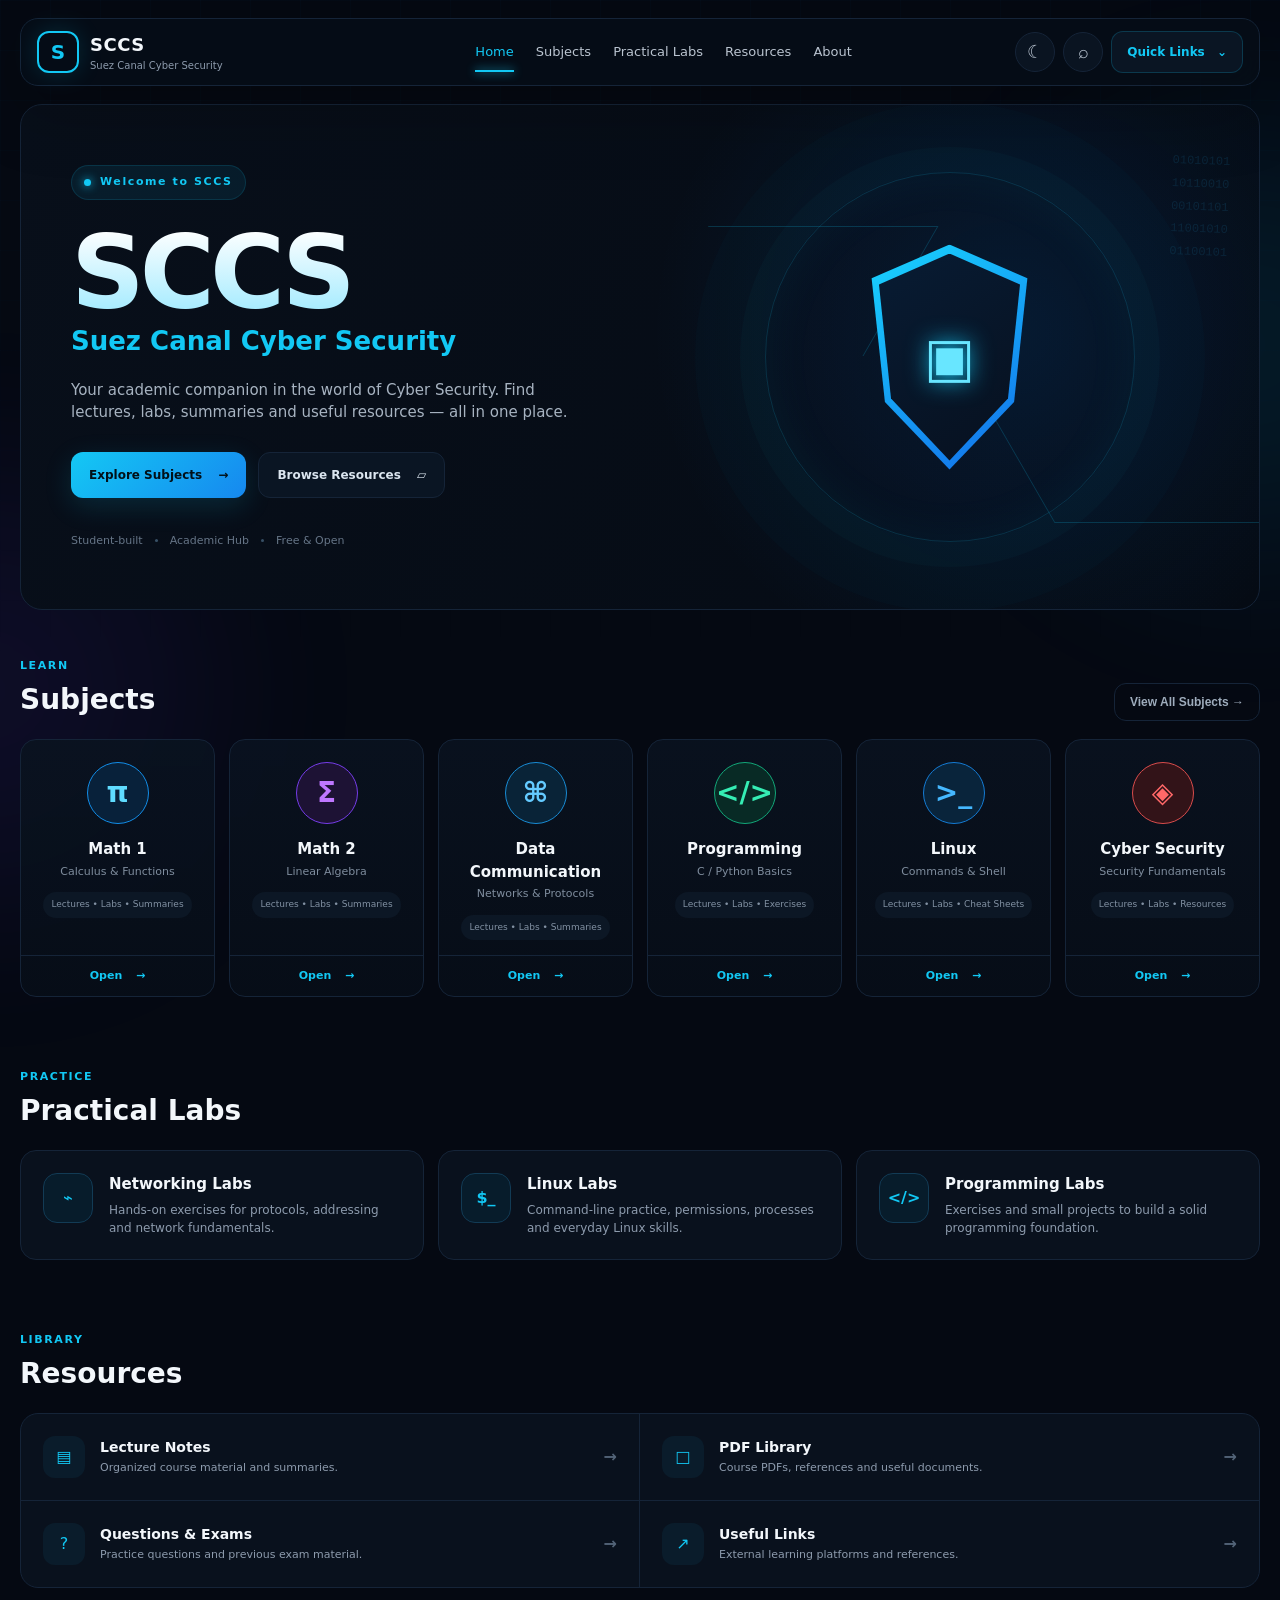
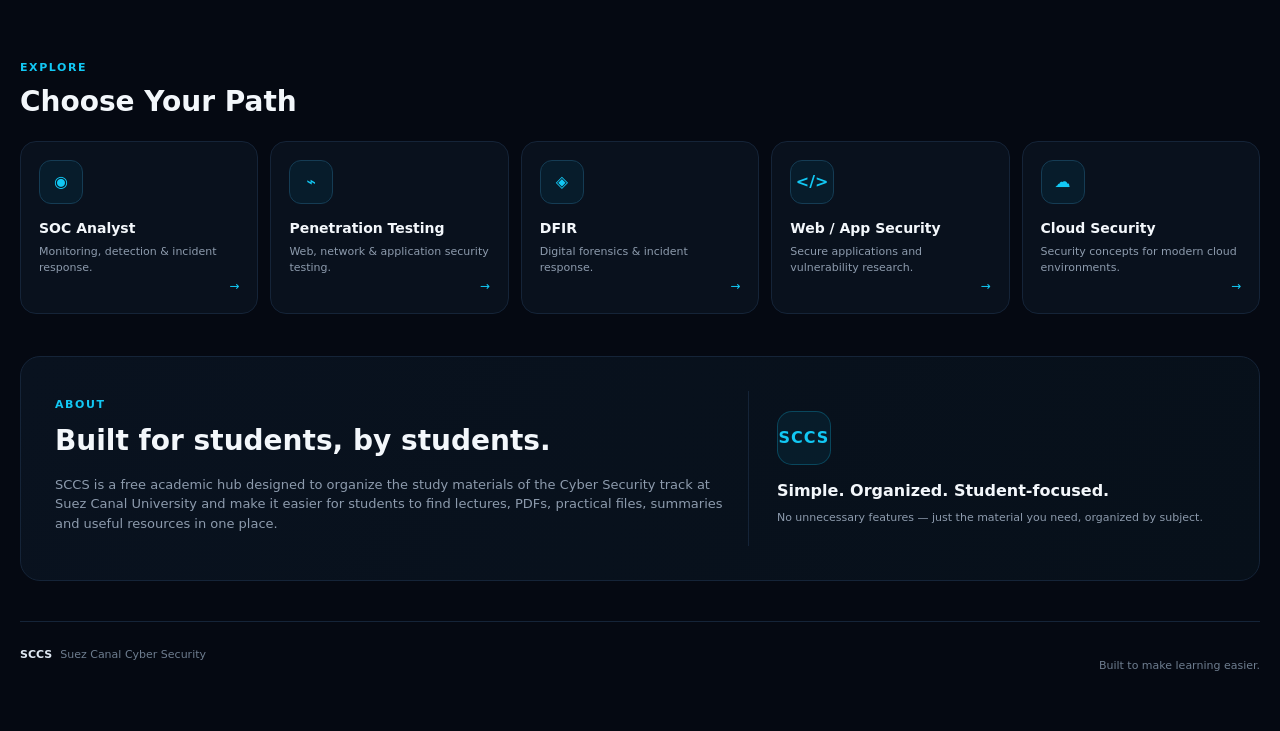
==== commit 83e8e226: "Add files via upload" ====
--- a/index.html
+++ b/index.html
@@ -165,7 +165,21 @@
         <a class="resource-item" href="resources.html#useful-links"><span>↗</span><div><h3>Useful Links</h3><p>External learning platforms and references.</p></div><b>→</b></a>
       </div>
     </section>
-  
+    <section id="paths" class="content-section">
+      <div class="section-heading">
+        <div>
+          <span class="section-kicker">EXPLORE</span>
+          <h2>Choose Your Path</h2>
+        </div>
+      </div>
+      <div class="paths-grid">
+        <a class="path-card" href="#paths"><span class="path-icon">◉</span><div><h3>SOC Analyst</h3><p>Monitoring, detection &amp; incident response.</p></div><span class="path-arrow">→</span></a>
+        <a class="path-card" href="#paths"><span class="path-icon">⌁</span><div><h3>Penetration Testing</h3><p>Web, network &amp; application security testing.</p></div><span class="path-arrow">→</span></a>
+        <a class="path-card" href="#paths"><span class="path-icon">◈</span><div><h3>DFIR</h3><p>Digital forensics &amp; incident response.</p></div><span class="path-arrow">→</span></a>
+        <a class="path-card" href="#paths"><span class="path-icon">&lt;/&gt;</span><div><h3>Web / App Security</h3><p>Secure applications and vulnerability research.</p></div><span class="path-arrow">→</span></a>
+        <a class="path-card" href="#paths"><span class="path-icon">☁</span><div><h3>Cloud Security</h3><p>Security concepts for modern cloud environments.</p></div><span class="path-arrow">→</span></a>
+      </div>
+    </section>
 
     <section id="about" class="content-section about-section">
       <div>
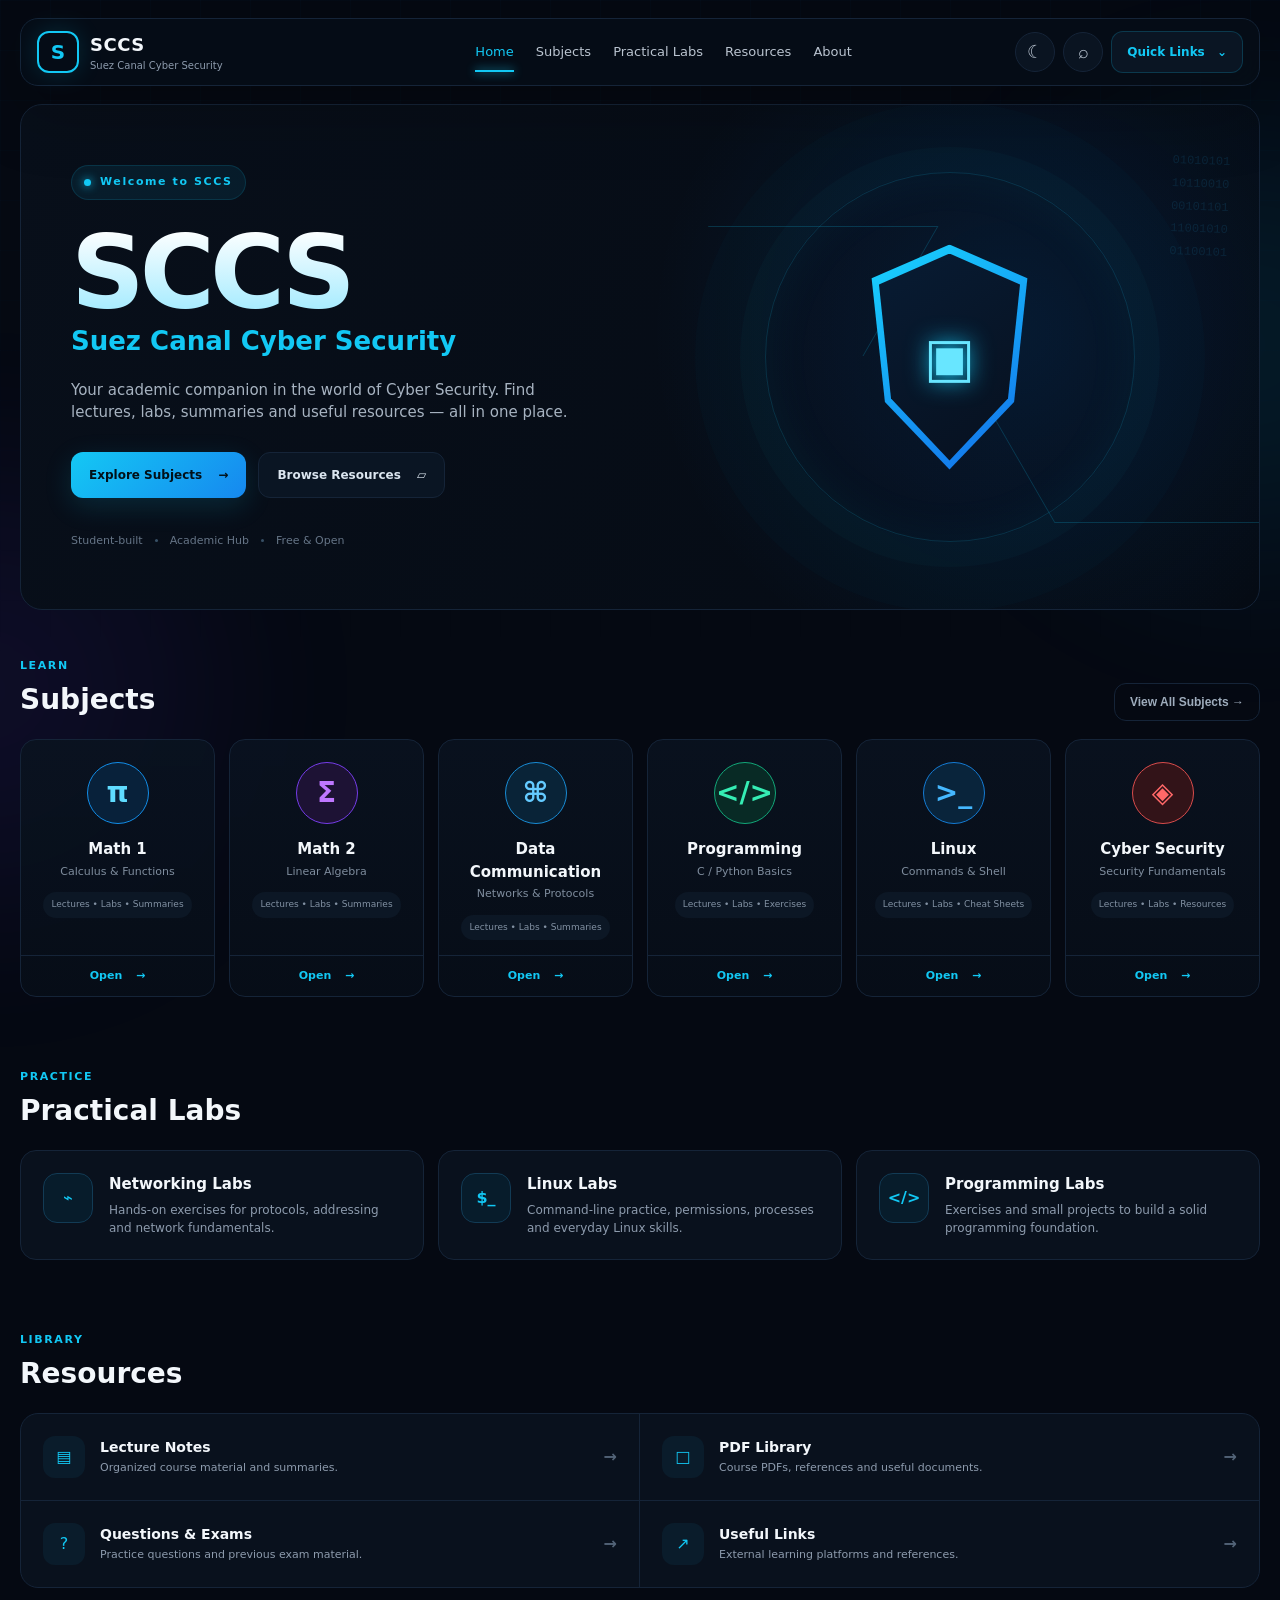
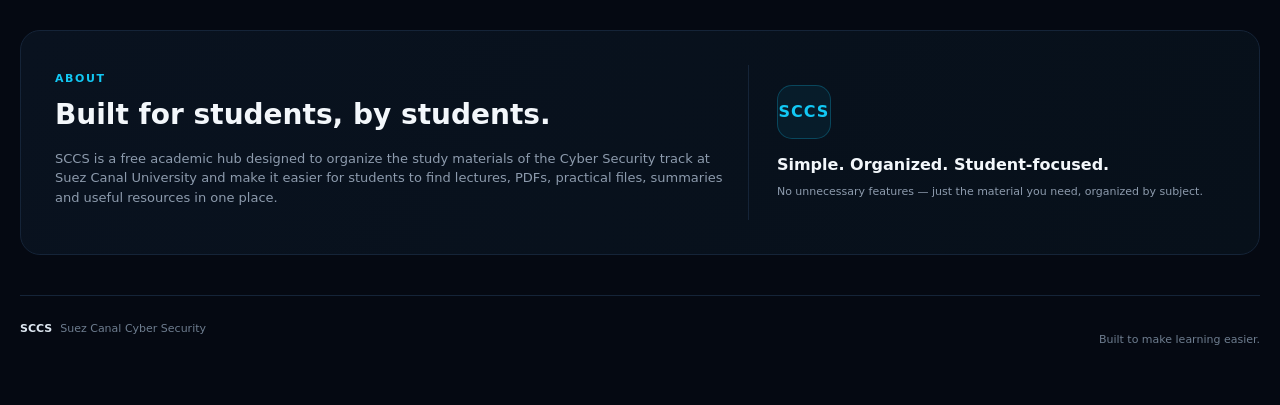
==== commit 1c66f222: "Update index.html" ====
--- a/index.html
+++ b/index.html
@@ -165,21 +165,6 @@
         <a class="resource-item" href="resources.html#useful-links"><span>↗</span><div><h3>Useful Links</h3><p>External learning platforms and references.</p></div><b>→</b></a>
       </div>
     </section>
-    <section id="paths" class="content-section">
-      <div class="section-heading">
-        <div>
-          <span class="section-kicker">EXPLORE</span>
-          <h2>Choose Your Path</h2>
-        </div>
-      </div>
-      <div class="paths-grid">
-        <a class="path-card" href="#paths"><span class="path-icon">◉</span><div><h3>SOC Analyst</h3><p>Monitoring, detection &amp; incident response.</p></div><span class="path-arrow">→</span></a>
-        <a class="path-card" href="#paths"><span class="path-icon">⌁</span><div><h3>Penetration Testing</h3><p>Web, network &amp; application security testing.</p></div><span class="path-arrow">→</span></a>
-        <a class="path-card" href="#paths"><span class="path-icon">◈</span><div><h3>DFIR</h3><p>Digital forensics &amp; incident response.</p></div><span class="path-arrow">→</span></a>
-        <a class="path-card" href="#paths"><span class="path-icon">&lt;/&gt;</span><div><h3>Web / App Security</h3><p>Secure applications and vulnerability research.</p></div><span class="path-arrow">→</span></a>
-        <a class="path-card" href="#paths"><span class="path-icon">☁</span><div><h3>Cloud Security</h3><p>Security concepts for modern cloud environments.</p></div><span class="path-arrow">→</span></a>
-      </div>
-    </section>
 
     <section id="about" class="content-section about-section">
       <div>
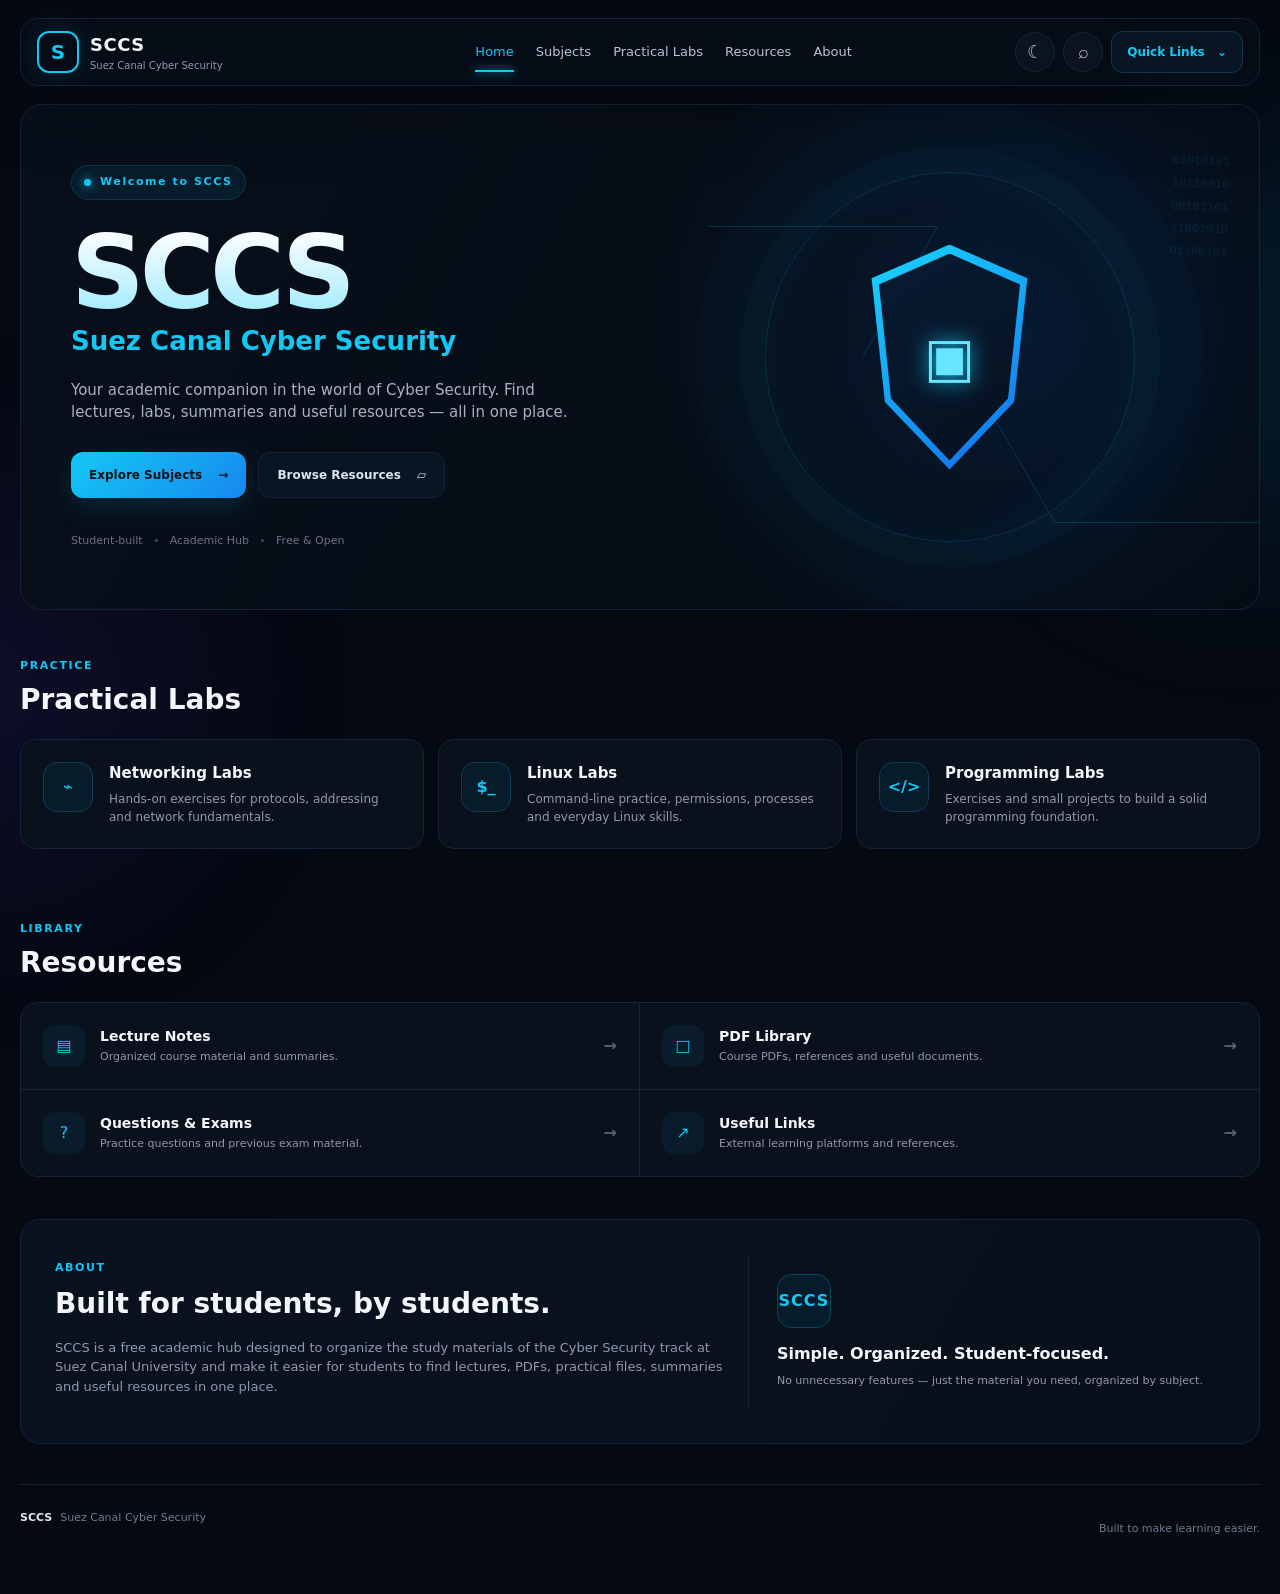
==== commit 7dbe2fda: "Update index.html" ====
--- a/index.html
+++ b/index.html
@@ -23,7 +23,7 @@
 
     <nav class="nav-links" id="navLinks">
       <a class="active" href="#home">Home</a>
-      <a href="#subjects">Subjects</a>
+      <a href="subjects.html">Subjects</a>
       <a href="#labs">Practical Labs</a>
       <a href="#resources">Resources</a>
       <a href="#about">About</a>
@@ -44,10 +44,12 @@
         <h1>SCCS</h1>
         <h2>Suez Canal Cyber Security</h2>
         <p>Your academic companion in the world of Cyber Security. Find lectures, labs, summaries and useful resources — all in one place.</p>
+
         <div class="hero-buttons">
-          <a class="primary-btn" href="#subjects">Explore Subjects <span>→</span></a>
+          <a class="primary-btn" href="subjects.html">Explore Subjects <span>→</span></a>
           <a class="secondary-btn" href="#resources">Browse Resources <span>▱</span></a>
         </div>
+
         <div class="hero-meta">
           <span>Student-built</span>
           <i></i>
@@ -68,66 +70,6 @@
       </div>
     </section>
 
-    <section id="subjects" class="content-section">
-      <div class="section-heading">
-        <div>
-          <span class="section-kicker">LEARN</span>
-          <h2>Subjects</h2>
-        </div>
-        <button class="outline-btn" id="allSubjectsBtn">View All Subjects →</button>
-      </div>
-
-      <div class="subjects-grid">
-        <article class="subject-card" data-subject="Math 1">
-          <div class="subject-icon math">π</div>
-          <h3>Math 1</h3>
-          <p>Calculus &amp; Functions</p>
-          <small>Lectures • Labs • Summaries</small>
-          <a href="subjects/math1.html">Open <span>→</span></a>
-        </article>
-
-        <article class="subject-card" data-subject="Math 2">
-          <div class="subject-icon math2">Σ</div>
-          <h3>Math 2</h3>
-          <p>Linear Algebra</p>
-          <small>Lectures • Labs • Summaries</small>
-          <a href="subjects/math2.html">Open <span>→</span></a>
-        </article>
-
-        <article class="subject-card" data-subject="Data Communication">
-          <div class="subject-icon network">⌘</div>
-          <h3>Data Communication</h3>
-          <p>Networks &amp; Protocols</p>
-          <small>Lectures • Labs • Summaries</small>
-          <a href="subjects/data-communication.html">Open <span>→</span></a>
-        </article>
-
-        <article class="subject-card" data-subject="Programming">
-          <div class="subject-icon code">&lt;/&gt;</div>
-          <h3>Programming</h3>
-          <p>C / Python Basics</p>
-          <small>Lectures • Labs • Exercises</small>
-          <a href="subjects/programming.html">Open <span>→</span></a>
-        </article>
-
-        <article class="subject-card" data-subject="Linux">
-          <div class="subject-icon linux">&gt;_</div>
-          <h3>Linux</h3>
-          <p>Commands &amp; Shell</p>
-          <small>Lectures • Labs • Cheat Sheets</small>
-          <a href="subjects/linux.html">Open <span>→</span></a>
-        </article>
-
-        <article class="subject-card" data-subject="Cyber Security">
-          <div class="subject-icon cyber">◈</div>
-          <h3>Cyber Security</h3>
-          <p>Security Fundamentals</p>
-          <small>Lectures • Labs • Resources</small>
-          <a href="subjects/cyber-security.html">Open <span>→</span></a>
-        </article>
-      </div>
-    </section>
-
     <section id="labs" class="content-section">
       <div class="section-heading">
         <div>
@@ -135,15 +77,18 @@
           <h2>Practical Labs</h2>
         </div>
       </div>
+
       <div class="feature-grid">
         <article class="feature-card">
           <span class="feature-icon">⌁</span>
           <div><h3>Networking Labs</h3><p>Hands-on exercises for protocols, addressing and network fundamentals.</p></div>
         </article>
+
         <article class="feature-card">
           <span class="feature-icon">$_</span>
           <div><h3>Linux Labs</h3><p>Command-line practice, permissions, processes and everyday Linux skills.</p></div>
         </article>
+
         <article class="feature-card">
           <span class="feature-icon">&lt;/&gt;</span>
           <div><h3>Programming Labs</h3><p>Exercises and small projects to build a solid programming foundation.</p></div>
@@ -158,6 +103,7 @@
           <h2>Resources</h2>
         </div>
       </div>
+
       <div class="resource-panel">
         <a class="resource-item" href="resources.html#lecture-notes"><span>▤</span><div><h3>Lecture Notes</h3><p>Organized course material and summaries.</p></div><b>→</b></a>
         <a class="resource-item" href="resources.html#pdf-library"><span>□</span><div><h3>PDF Library</h3><p>Course PDFs, references and useful documents.</p></div><b>→</b></a>
@@ -172,6 +118,7 @@
         <h2>Built for students, by students.</h2>
         <p>SCCS is a free academic hub designed to organize the study materials of the Cyber Security track at Suez Canal University and make it easier for students to find lectures, PDFs, practical files, summaries and useful resources in one place.</p>
       </div>
+
       <div class="about-note">
         <div class="about-badge">SCCS</div>
         <h3>Simple. Organized. Student-focused.</h3>
